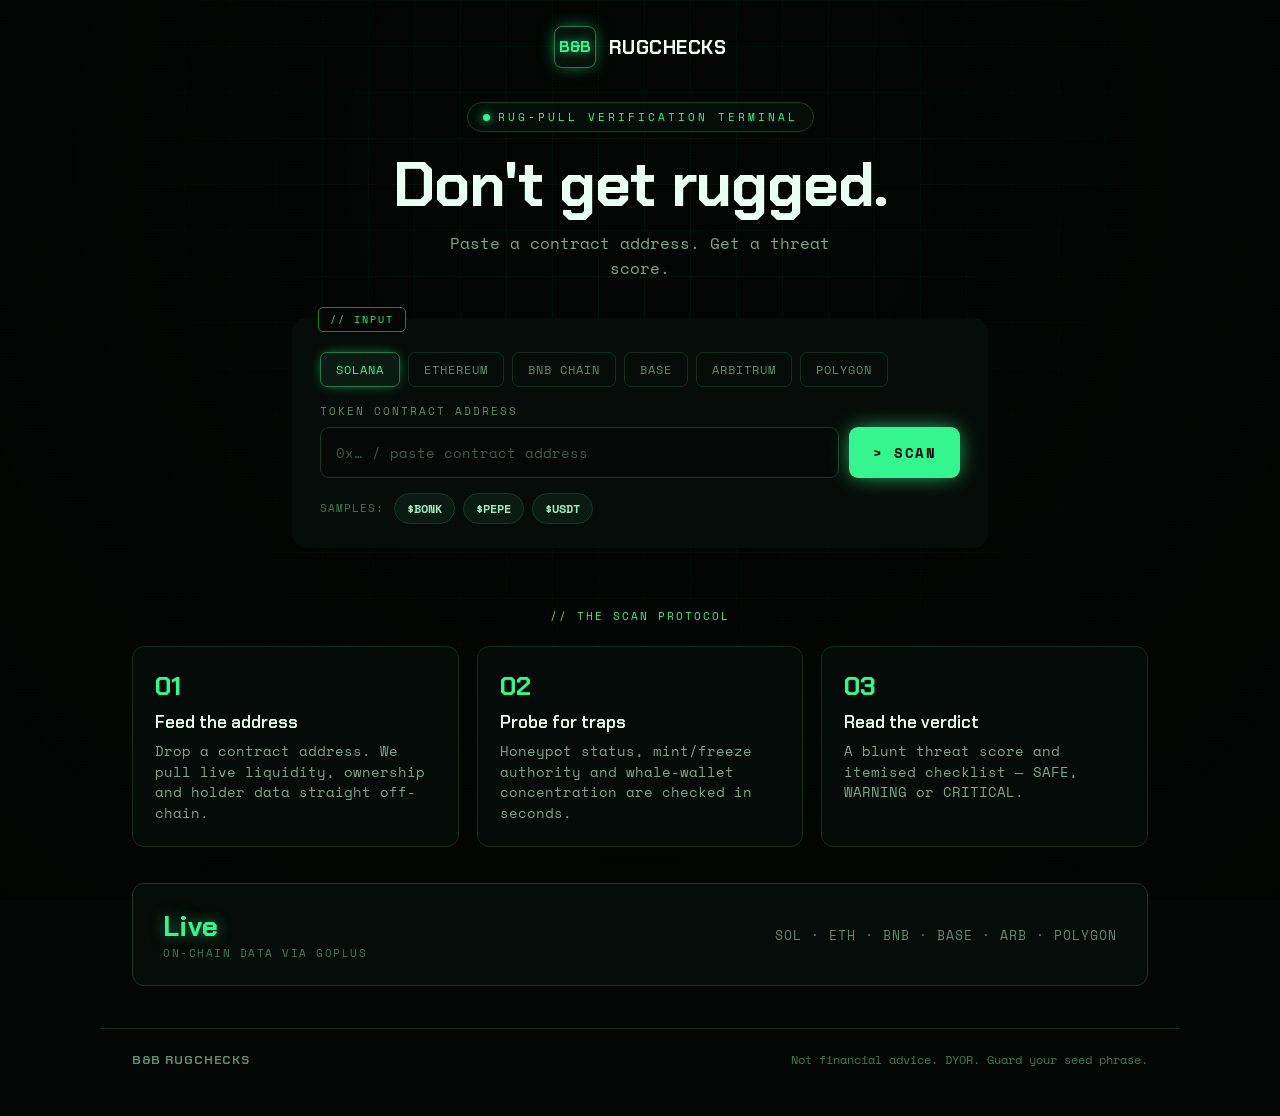
==== index.html @ 7a662b8d "Add B&B Rugchecks static site with live GoPlus rug-check scoring Implements the terminal-styled UI f" ====
<!DOCTYPE html>
<html lang="en">
<head>
<meta charset="utf-8">
<meta name="viewport" content="width=device-width, initial-scale=1">
<title>B&amp;B Rugchecks — Don't get rugged.</title>
<meta name="description" content="Paste a contract address. Get a threat score. Live on-chain rug-pull verification for Solana, Ethereum, BNB Chain, Base, Arbitrum and Polygon.">
<link rel="preconnect" href="https://fonts.googleapis.com">
<link rel="preconnect" href="https://fonts.gstatic.com" crossorigin>
<link href="https://fonts.googleapis.com/css2?family=Chakra+Petch:wght@500;600;700&family=Space+Mono:wght@400;700&display=swap" rel="stylesheet">
<link rel="stylesheet" href="style.css">
</head>
<body>

<canvas id="rain"></canvas>
<div class="mesh"></div>
<div class="scanlines"></div>
<div class="vignette"></div>

<div class="page">

  <header class="header">
    <div class="brand">
      <div class="brand-badge">B&amp;B</div>
      <div class="brand-name">RUGCHECKS</div>
    </div>
  </header>

  <section id="scan" class="hero">
    <div class="pill"><span class="dot"></span>Rug-pull verification terminal</div>
    <h1 class="glitch">Don't get rugged.</h1>
    <p class="sub">Paste a contract address. Get a threat score.</p>
  </section>

  <section class="scanner-wrap">
    <div class="scanner glow">
      <div class="scanner-tag">// INPUT</div>

      <div class="tabs" id="chainTabs"></div>

      <label class="field-label">Token contract address</label>
      <div class="input-row">
        <input id="addressInput" class="address-input" placeholder="0x… / paste contract address" autocomplete="off" spellcheck="false">
        <button id="scanBtn" class="scan-btn">&gt; SCAN</button>
      </div>

      <div class="samples-row">
        <span class="samples-label">Samples:</span>
        <div id="examples" class="examples"></div>
      </div>

      <div id="errorBox" class="error-box" hidden></div>
    </div>

    <div id="checkingBox" class="checking-box" hidden>
      <div class="checking-row">
        <div class="spinner"></div>
        <div class="checking-title">SCANNING…</div>
      </div>
      <div class="checking-step">&gt; <span id="checkStep"></span><span class="cursor">_</span></div>
    </div>

    <div id="resultBox" class="result-box" hidden></div>
  </section>

  <section id="how" class="protocol">
    <div class="section-tag center">// THE SCAN PROTOCOL</div>
    <div class="protocol-grid">
      <div class="protocol-card">
        <div class="protocol-num">01</div>
        <div class="protocol-title">Feed the address</div>
        <p class="protocol-text">Drop a contract address. We pull live liquidity, ownership and holder data straight off-chain.</p>
      </div>
      <div class="protocol-card">
        <div class="protocol-num">02</div>
        <div class="protocol-title">Probe for traps</div>
        <p class="protocol-text">Honeypot status, mint/freeze authority and whale-wallet concentration are checked in seconds.</p>
      </div>
      <div class="protocol-card">
        <div class="protocol-num">03</div>
        <div class="protocol-title">Read the verdict</div>
        <p class="protocol-text">A blunt threat score and itemised checklist — SAFE, WARNING or CRITICAL.</p>
      </div>
    </div>
  </section>

  <section id="chains" class="stats">
    <div class="stats-bar">
      <div class="stats-left">
        <div>
          <div class="stat-num">Live</div>
          <div class="stat-label">on-chain data via GoPlus</div>
        </div>
      </div>
      <div class="stats-chains">SOL · ETH · BNB · BASE · ARB · POLYGON</div>
    </div>
  </section>

  <footer class="footer">
    <div class="footer-brand">B&amp;B RUGCHECKS</div>
    <div>Not financial advice. DYOR. Guard your seed phrase.</div>
  </footer>

</div>

<script src="app.js"></script>
</body>
</html>
---- style.css ----
*{box-sizing:border-box;}
html,body{margin:0;padding:0;background:#040705;}
body{
  position:relative;min-height:100vh;color:#CFE9DA;
  font-family:'Space Mono',monospace;overflow-x:hidden;
}
::selection{background:#1F7A4D;color:#D6FFE9;}
input::placeholder{color:#3E5A4A;}

@keyframes bbspin{to{transform:rotate(360deg);}}
@keyframes bbglow{0%,100%{box-shadow:0 0 0 1px rgba(53,245,142,.22),0 0 22px -6px rgba(53,245,142,.45);}50%{box-shadow:0 0 0 1px rgba(53,245,142,.5),0 0 38px -4px rgba(53,245,142,.85);}}
@keyframes bbrise{from{opacity:0;transform:translateY(16px);}to{opacity:1;transform:translateY(0);}}
@keyframes bbflick{0%,100%{opacity:1;}96%{opacity:1;}97%{opacity:.55;}98%{opacity:1;}}
@keyframes bbglitch{
  0%,92%,100%{text-shadow:0 0 14px rgba(53,245,142,.45);transform:translate(0,0);}
  93%{text-shadow:-2px 0 #ff2e6d,2px 0 #2ee6ff;transform:translate(1px,-1px);}
  95%{text-shadow:2px 0 #ff2e6d,-2px 0 #2ee6ff;transform:translate(-1px,1px);}
}
@keyframes bbscan{from{background-position:0 0;}to{background-position:0 100vh;}}

#rain{position:fixed;inset:0;width:100%;height:100%;z-index:0;opacity:.16;pointer-events:none;}
.mesh{position:fixed;inset:0;z-index:0;pointer-events:none;
  background-image:linear-gradient(rgba(53,245,142,.05) 1px,transparent 1px),linear-gradient(90deg,rgba(53,245,142,.05) 1px,transparent 1px);
  background-size:46px 46px;
  mask-image:radial-gradient(circle at 50% 30%,#000 0%,transparent 78%);
  -webkit-mask-image:radial-gradient(circle at 50% 30%,#000 0%,transparent 78%);
}
.scanlines{position:fixed;inset:0;z-index:1;pointer-events:none;
  background:repeating-linear-gradient(0deg,rgba(0,0,0,.16) 0px,rgba(0,0,0,.16) 1px,transparent 1px,transparent 3px);
  opacity:.5;animation:bbscan 14s linear infinite;
}
.vignette{position:fixed;inset:0;z-index:1;pointer-events:none;
  background:radial-gradient(circle at 50% 18%,transparent 30%,rgba(2,5,3,.85) 100%);
}

.page{position:relative;z-index:2;}

.header{max-width:1080px;margin:0 auto;padding:26px 32px 0;display:flex;justify-content:center;}
.brand{display:flex;align-items:center;gap:13px;}
.brand-badge{width:42px;height:42px;border-radius:8px;background:#08120C;border:1px solid #1F7A4D;display:flex;align-items:center;justify-content:center;box-shadow:0 0 18px -4px rgba(53,245,142,.7);font-family:'Chakra Petch',sans-serif;font-weight:700;color:#35F58E;font-size:15px;letter-spacing:-.5px;text-shadow:0 0 10px rgba(53,245,142,.8);}
.brand-name{font-family:'Chakra Petch',sans-serif;font-weight:700;font-size:19px;letter-spacing:.5px;color:#EAFff4;}

.hero{max-width:1080px;margin:0 auto;padding:34px 32px 6px;text-align:center;}
.pill{display:inline-flex;align-items:center;gap:8px;font-size:11px;letter-spacing:3px;text-transform:uppercase;color:#35F58E;border:1px solid #15402A;border-radius:999px;padding:6px 15px;background:rgba(8,18,12,.7);}
.dot{width:7px;height:7px;border-radius:50%;background:#35F58E;box-shadow:0 0 10px #35F58E;display:inline-block;animation:bbflick 4s infinite;}
h1.glitch{font-family:'Chakra Petch',sans-serif;font-weight:700;font-size:62px;line-height:1.0;letter-spacing:-1px;margin:22px auto 0;max-width:16ch;color:#EAFff4;animation:bbglitch 6s infinite;}
.sub{font-size:15.5px;line-height:1.6;color:#7DA890;max-width:40ch;margin:16px auto 0;}

.scanner-wrap{max-width:760px;margin:30px auto 0;padding:0 32px;}
.scanner{position:relative;background:rgba(7,14,10,.92);border-radius:14px;padding:28px 28px 24px;}
.glow{animation:bbglow 4s ease-in-out infinite;}
.scanner-tag{position:absolute;top:-11px;left:26px;background:#040705;color:#35F58E;font-size:10px;letter-spacing:2px;text-transform:uppercase;padding:4px 11px;border:1px solid #1F7A4D;border-radius:5px;}

.tabs{display:flex;gap:8px;margin:6px 0 16px;flex-wrap:wrap;}
.tab-btn{font-family:'Space Mono',monospace;font-size:12px;letter-spacing:1px;cursor:pointer;border-radius:7px;padding:8px 15px;transition:all .15s;background:transparent;color:#5C8C72;border:1px solid #122E1F;}
.tab-btn.active{background:#0B1A12;color:#35F58E;border:1px solid #1F7A4D;box-shadow:0 0 14px -5px rgba(53,245,142,.9);}

.field-label{display:block;font-size:11px;letter-spacing:2px;text-transform:uppercase;color:#5C8C72;margin-bottom:8px;}
.input-row{display:flex;gap:10px;flex-wrap:wrap;}
.address-input{flex:1;min-width:240px;font-family:'Space Mono',monospace;font-size:14px;color:#CFE9DA;background:#040806;border:1px solid #163A28;border-radius:9px;padding:14px 15px;outline:none;}
.scan-btn{font-family:'Space Mono',monospace;font-weight:700;font-size:14px;letter-spacing:1.5px;color:#040705;background:#35F58E;border:none;border-radius:9px;padding:14px 24px;cursor:pointer;box-shadow:0 0 22px -4px rgba(53,245,142,.9);}
.scan-btn:disabled{opacity:.5;cursor:not-allowed;}

.samples-row{display:flex;align-items:center;gap:10px;margin-top:15px;flex-wrap:wrap;}
.samples-label{font-size:11px;letter-spacing:1px;color:#3E7A5C;text-transform:uppercase;}
.examples{display:flex;gap:8px;flex-wrap:wrap;}
.example-btn{font-family:'Space Mono',monospace;font-size:12px;font-weight:700;color:#9FE9C2;background:#0B1A12;border:1px solid #163A28;border-radius:999px;padding:6px 12px;cursor:pointer;}

.error-box{margin-top:16px;background:rgba(24,8,11,.85);border:1px solid #6B1F2C;border-radius:10px;padding:13px 16px;color:#FF8FA1;font-size:13px;line-height:1.5;}

.checking-box{margin-top:18px;background:rgba(7,14,10,.92);border:1px solid #163A28;border-radius:14px;padding:24px 28px;}
.checking-row{display:flex;align-items:center;gap:16px;}
.spinner{width:30px;height:30px;border:3px solid #15402A;border-top-color:#35F58E;border-radius:50%;animation:bbspin .7s linear infinite;flex-shrink:0;}
.checking-title{font-family:'Chakra Petch',sans-serif;font-size:18px;letter-spacing:.5px;color:#EAFff4;}
.checking-step{font-size:13px;color:#35F58E;margin-top:14px;letter-spacing:.5px;}
.cursor{animation:bbflick 1s steps(1) infinite;}

.result-box{margin-top:18px;animation:bbrise .45s ease both;}

.threat-banner{position:relative;border-radius:14px;padding:26px 28px;display:flex;align-items:center;gap:26px;flex-wrap:wrap;}
.score-ring{width:118px;height:118px;border-radius:50%;flex-shrink:0;display:flex;align-items:center;justify-content:center;}
.score-ring-inner{width:92px;height:92px;border-radius:50%;display:flex;flex-direction:column;align-items:center;justify-content:center;background:#060B08;}
.score-num{font-family:'Chakra Petch',sans-serif;font-weight:700;font-size:38px;line-height:1;}
.score-sub{font-size:10px;color:#5C8C72;letter-spacing:1px;}
.threat-info{flex:1;min-width:210px;}
.threat-level{font-size:11px;letter-spacing:3px;text-transform:uppercase;}
.threat-verdict{font-family:'Chakra Petch',sans-serif;font-weight:700;font-size:34px;line-height:1.05;margin-top:6px;color:#EAFff4;}
.threat-sub{font-size:14px;color:#8FB6A1;margin-top:7px;line-height:1.5;}

.checklist{margin-top:14px;background:rgba(7,14,10,.92);border:1px solid #163A28;border-radius:14px;padding:22px 28px 24px;}
.checklist-head{display:flex;align-items:baseline;justify-content:flex-end;gap:12px;padding-bottom:14px;border-bottom:1px solid #122E1F;flex-wrap:wrap;}
.checklist-addr{font-size:12px;color:#3E7A5C;}
.section-tag{font-size:11px;letter-spacing:2px;text-transform:uppercase;color:#35F58E;margin:16px 0 2px;}
.section-tag.center{text-align:center;}
.row{display:flex;align-items:center;justify-content:space-between;gap:14px;padding:10px 0;border-bottom:1px solid #0E2417;}
.row-label{font-size:14px;letter-spacing:.3px;color:#8FB6A1;}
.row-value{font-size:14px;font-weight:700;text-align:right;}
.sec-row{display:flex;align-items:center;gap:14px;padding:10px 0;border-bottom:1px solid #0E2417;}
.sec-label{flex:1;font-size:14px;letter-spacing:.3px;color:#CFE9DA;}
.sec-icon{width:24px;height:24px;border-radius:6px;flex-shrink:0;display:flex;align-items:center;justify-content:center;font-weight:700;font-size:13px;border:1px solid;}

.checklist-footer{display:flex;gap:12px;margin-top:18px;flex-wrap:wrap;align-items:center;}
.new-scan-btn{background:#0B1A12;color:#35F58E;border:1px solid #1F7A4D;border-radius:9px;padding:12px 20px;font-weight:700;font-size:13px;letter-spacing:1px;cursor:pointer;font-family:'Space Mono',monospace;}
.dyor-note{flex:1;min-width:200px;font-size:11.5px;color:#3E7A5C;line-height:1.45;}

.protocol{max-width:1080px;margin:60px auto 0;padding:0 32px;}
.protocol-grid{display:grid;grid-template-columns:repeat(3,1fr);gap:18px;margin-top:22px;}
.protocol-card{background:rgba(7,14,10,.85);border:1px solid #122E1F;border-radius:12px;padding:22px;}
.protocol-num{font-family:'Chakra Petch',sans-serif;font-weight:700;font-size:26px;color:#35F58E;}
.protocol-title{font-family:'Chakra Petch',sans-serif;font-weight:600;font-size:17px;margin-top:8px;color:#EAFff4;}
.protocol-text{font-size:13.5px;color:#7DA890;line-height:1.55;margin:8px 0 0;}

.stats{max-width:1080px;margin:36px auto 0;padding:0 32px;}
.stats-bar{background:rgba(7,14,10,.9);border:1px solid #163A28;border-radius:12px;padding:24px 30px;display:flex;align-items:center;justify-content:space-between;gap:24px;flex-wrap:wrap;}
.stats-left{display:flex;gap:44px;flex-wrap:wrap;}
.stat-num{font-family:'Chakra Petch',sans-serif;font-weight:700;font-size:28px;color:#35F58E;text-shadow:0 0 14px rgba(53,245,142,.5);}
.stat-label{font-size:11px;letter-spacing:1.5px;color:#3E7A5C;text-transform:uppercase;}
.stats-chains{font-size:13px;color:#5C8C72;letter-spacing:1px;}

.footer{max-width:1080px;margin:42px auto 0;padding:22px 32px 48px;border-top:1px solid #122E1F;display:flex;align-items:center;justify-content:space-between;gap:18px;flex-wrap:wrap;color:#3E7A5C;font-size:12px;}
.footer-brand{font-family:'Chakra Petch',sans-serif;font-weight:700;letter-spacing:1px;color:#5C8C72;}

@media (max-width:680px){
  h1.glitch{font-size:42px;}
  .protocol-grid{grid-template-columns:1fr;}
}
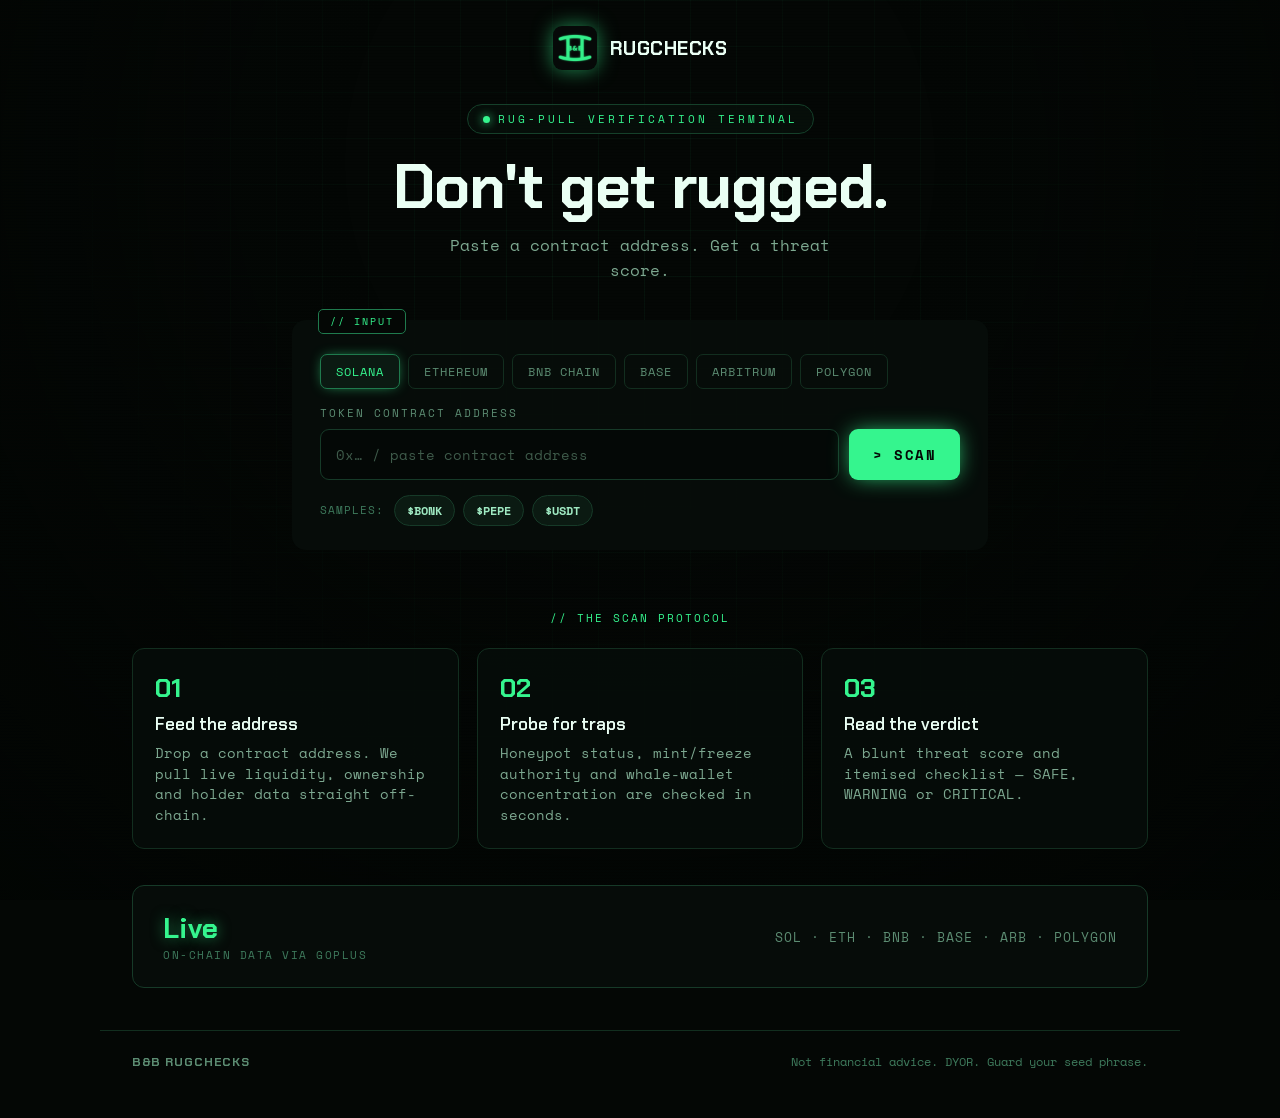
==== commit 7a1083d8: "Add B&B logo: header mark, favicon, apple-touch-icon, square OG image Adds the neon Gemini B&B logo " ====
--- a/index.html
+++ b/index.html
@@ -3,8 +3,32 @@
 <head>
 <meta charset="utf-8">
 <meta name="viewport" content="width=device-width, initial-scale=1">
-<title>B&amp;B Rugchecks — Don't get rugged.</title>
-<meta name="description" content="Paste a contract address. Get a threat score. Live on-chain rug-pull verification for Solana, Ethereum, BNB Chain, Base, Arbitrum and Polygon.">
+<title>B&amp;B RugChecks — Free Token Rug Checker (Solana, Ethereum, BNB, Base, Arbitrum, Polygon)</title>
+<meta name="description" content="Free multi-chain rug-pull & honeypot scanner. Checks mint/freeze authority, ownership, liquidity locks and holder concentration in seconds.">
+<meta name="robots" content="index,follow">
+<link rel="canonical" href="https://onepieceman123.github.io/b-brugchecks/">
+
+<link rel="icon" type="image/x-icon" href="https://onepieceman123.github.io/b-brugchecks/favicon.ico">
+<link rel="icon" type="image/png" sizes="32x32" href="https://onepieceman123.github.io/b-brugchecks/favicon-32.png">
+<link rel="apple-touch-icon" sizes="180x180" href="https://onepieceman123.github.io/b-brugchecks/apple-touch-icon.png">
+
+<meta property="og:type" content="website">
+<meta property="og:url" content="https://onepieceman123.github.io/b-brugchecks/">
+<meta property="og:title" content="B&amp;B RugChecks — Free Token Rug Checker (Solana, Ethereum, BNB, Base, Arbitrum, Polygon)">
+<meta property="og:description" content="Free multi-chain rug-pull & honeypot scanner. Checks mint/freeze authority, ownership, liquidity locks and holder concentration in seconds.">
+<meta property="og:image" content="https://onepieceman123.github.io/b-brugchecks/og-image.png">
+<meta property="og:image:width" content="1200">
+<meta property="og:image:height" content="630">
+<meta property="og:image:alt" content="B&amp;B RugChecks">
+<meta property="og:image" content="https://onepieceman123.github.io/b-brugchecks/og-image-square.png">
+<meta property="og:image:width" content="1200">
+<meta property="og:image:height" content="1200">
+
+<meta name="twitter:card" content="summary_large_image">
+<meta name="twitter:title" content="B&amp;B RugChecks — Free Token Rug Checker (Solana, Ethereum, BNB, Base, Arbitrum, Polygon)">
+<meta name="twitter:description" content="Free multi-chain rug-pull & honeypot scanner. Checks mint/freeze authority, ownership, liquidity locks and holder concentration in seconds.">
+<meta name="twitter:image" content="https://onepieceman123.github.io/b-brugchecks/og-image.png">
+
 <link rel="preconnect" href="https://fonts.googleapis.com">
 <link rel="preconnect" href="https://fonts.gstatic.com" crossorigin>
 <link href="https://fonts.googleapis.com/css2?family=Chakra+Petch:wght@500;600;700&family=Space+Mono:wght@400;700&display=swap" rel="stylesheet">
@@ -21,7 +45,7 @@
 
   <header class="header">
     <div class="brand">
-      <div class="brand-badge">B&amp;B</div>
+      <img class="brand-logo" src="https://onepieceman123.github.io/b-brugchecks/logo.png" alt="B&amp;B RugChecks logo" width="44" height="44">
       <div class="brand-name">RUGCHECKS</div>
     </div>
   </header>
--- a/style.css
+++ b/style.css
@@ -38,6 +38,7 @@
 .header{max-width:1080px;margin:0 auto;padding:26px 32px 0;display:flex;justify-content:center;}
 .brand{display:flex;align-items:center;gap:13px;}
 .brand-badge{width:42px;height:42px;border-radius:8px;background:#08120C;border:1px solid #1F7A4D;display:flex;align-items:center;justify-content:center;box-shadow:0 0 18px -4px rgba(53,245,142,.7);font-family:'Chakra Petch',sans-serif;font-weight:700;color:#35F58E;font-size:15px;letter-spacing:-.5px;text-shadow:0 0 10px rgba(53,245,142,.8);}
+.brand-logo{width:44px;height:44px;border-radius:9px;display:block;filter:drop-shadow(0 0 10px rgba(53,245,142,.55));}
 .brand-name{font-family:'Chakra Petch',sans-serif;font-weight:700;font-size:19px;letter-spacing:.5px;color:#EAFff4;}
 
 .hero{max-width:1080px;margin:0 auto;padding:34px 32px 6px;text-align:center;}
@@ -78,6 +79,9 @@
 .result-box{margin-top:18px;animation:bbrise .45s ease both;}
 
 .threat-banner{position:relative;border-radius:14px;padding:26px 28px;display:flex;align-items:center;gap:26px;flex-wrap:wrap;}
+.context-note{margin-top:12px;display:flex;align-items:flex-start;gap:10px;border-radius:11px;padding:13px 16px;font-size:13px;line-height:1.5;}
+.context-blue{background:rgba(8,20,13,.85);border:1px solid #1F7A4D;color:#9FE9C2;}
+.context-note-icon{flex-shrink:0;font-weight:700;color:#35F58E;}
 .score-ring{width:118px;height:118px;border-radius:50%;flex-shrink:0;display:flex;align-items:center;justify-content:center;}
 .score-ring-inner{width:92px;height:92px;border-radius:50%;display:flex;flex-direction:column;align-items:center;justify-content:center;background:#060B08;}
 .score-num{font-family:'Chakra Petch',sans-serif;font-weight:700;font-size:38px;line-height:1;}
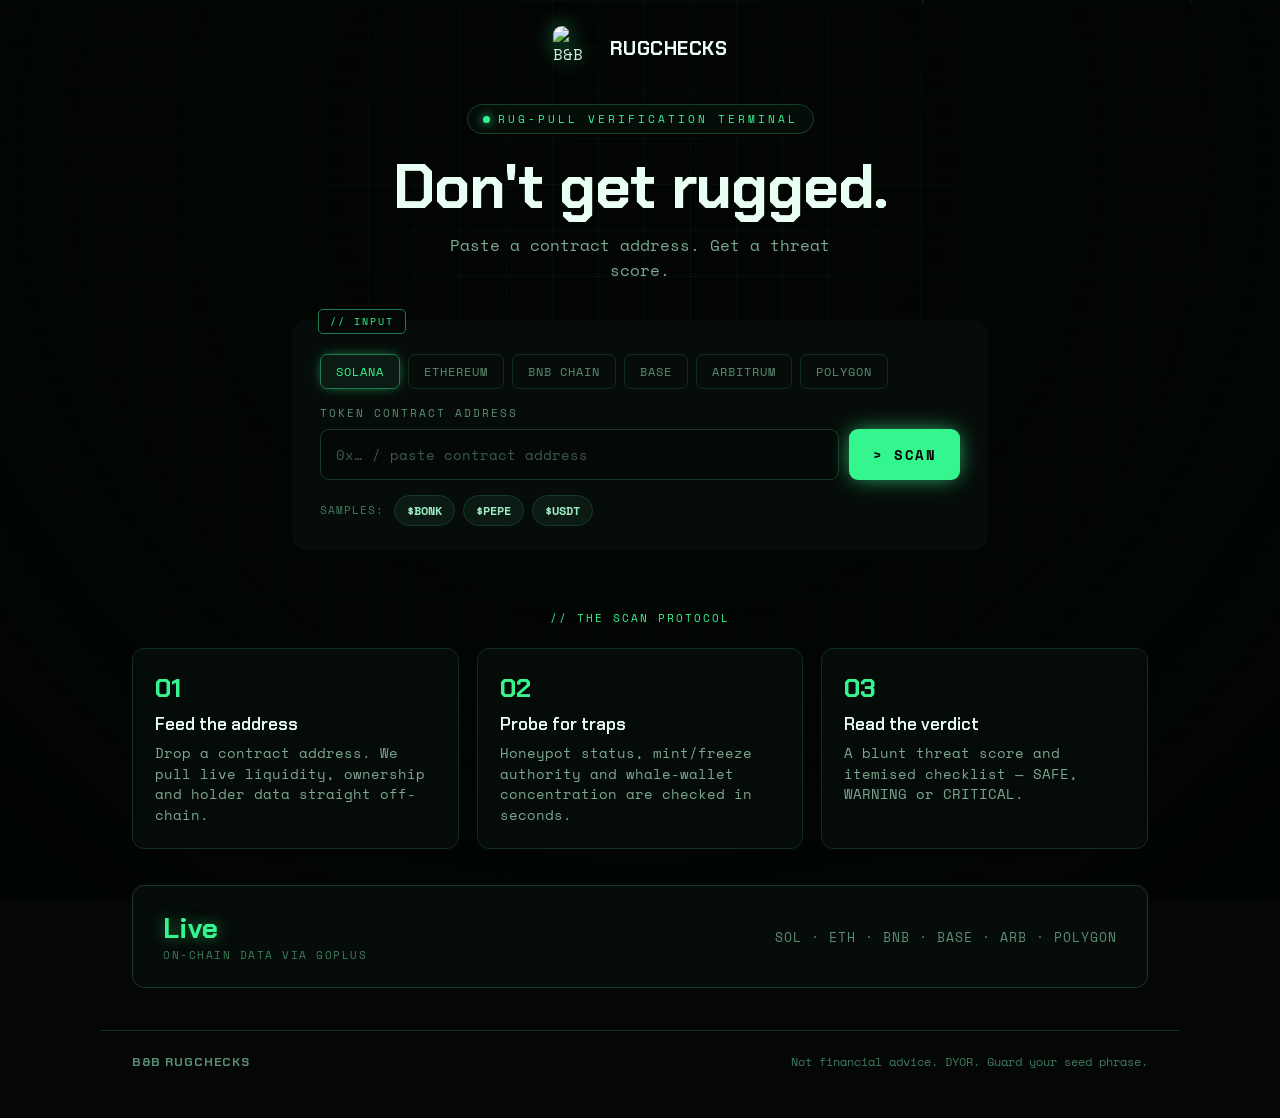
==== commit 52ecd5f1: "Point all absolute URLs to bbrugchecks.xyz root domain Site moved from the github.io/b-brugchecks su" ====
--- a/index.html
+++ b/index.html
@@ -6,28 +6,28 @@
 <title>B&amp;B RugChecks — Free Token Rug Checker (Solana, Ethereum, BNB, Base, Arbitrum, Polygon)</title>
 <meta name="description" content="Free multi-chain rug-pull & honeypot scanner. Checks mint/freeze authority, ownership, liquidity locks and holder concentration in seconds.">
 <meta name="robots" content="index,follow">
-<link rel="canonical" href="https://onepieceman123.github.io/b-brugchecks/">
+<link rel="canonical" href="https://bbrugchecks.xyz/">
 
-<link rel="icon" type="image/x-icon" href="https://onepieceman123.github.io/b-brugchecks/favicon.ico">
-<link rel="icon" type="image/png" sizes="32x32" href="https://onepieceman123.github.io/b-brugchecks/favicon-32.png">
-<link rel="apple-touch-icon" sizes="180x180" href="https://onepieceman123.github.io/b-brugchecks/apple-touch-icon.png">
+<link rel="icon" type="image/x-icon" href="https://bbrugchecks.xyz/favicon.ico">
+<link rel="icon" type="image/png" sizes="32x32" href="https://bbrugchecks.xyz/favicon-32.png">
+<link rel="apple-touch-icon" sizes="180x180" href="https://bbrugchecks.xyz/apple-touch-icon.png">
 
 <meta property="og:type" content="website">
-<meta property="og:url" content="https://onepieceman123.github.io/b-brugchecks/">
+<meta property="og:url" content="https://bbrugchecks.xyz/">
 <meta property="og:title" content="B&amp;B RugChecks — Free Token Rug Checker (Solana, Ethereum, BNB, Base, Arbitrum, Polygon)">
 <meta property="og:description" content="Free multi-chain rug-pull & honeypot scanner. Checks mint/freeze authority, ownership, liquidity locks and holder concentration in seconds.">
-<meta property="og:image" content="https://onepieceman123.github.io/b-brugchecks/og-image.png">
+<meta property="og:image" content="https://bbrugchecks.xyz/og-image.png">
 <meta property="og:image:width" content="1200">
 <meta property="og:image:height" content="630">
 <meta property="og:image:alt" content="B&amp;B RugChecks">
-<meta property="og:image" content="https://onepieceman123.github.io/b-brugchecks/og-image-square.png">
+<meta property="og:image" content="https://bbrugchecks.xyz/og-image-square.png">
 <meta property="og:image:width" content="1200">
 <meta property="og:image:height" content="1200">
 
 <meta name="twitter:card" content="summary_large_image">
 <meta name="twitter:title" content="B&amp;B RugChecks — Free Token Rug Checker (Solana, Ethereum, BNB, Base, Arbitrum, Polygon)">
 <meta name="twitter:description" content="Free multi-chain rug-pull & honeypot scanner. Checks mint/freeze authority, ownership, liquidity locks and holder concentration in seconds.">
-<meta name="twitter:image" content="https://onepieceman123.github.io/b-brugchecks/og-image.png">
+<meta name="twitter:image" content="https://bbrugchecks.xyz/og-image.png">
 
 <link rel="preconnect" href="https://fonts.googleapis.com">
 <link rel="preconnect" href="https://fonts.gstatic.com" crossorigin>
@@ -45,7 +45,7 @@
 
   <header class="header">
     <div class="brand">
-      <img class="brand-logo" src="https://onepieceman123.github.io/b-brugchecks/logo.png" alt="B&amp;B RugChecks logo" width="44" height="44">
+      <img class="brand-logo" src="https://bbrugchecks.xyz/logo.png" alt="B&amp;B RugChecks logo" width="44" height="44">
       <div class="brand-name">RUGCHECKS</div>
     </div>
   </header>
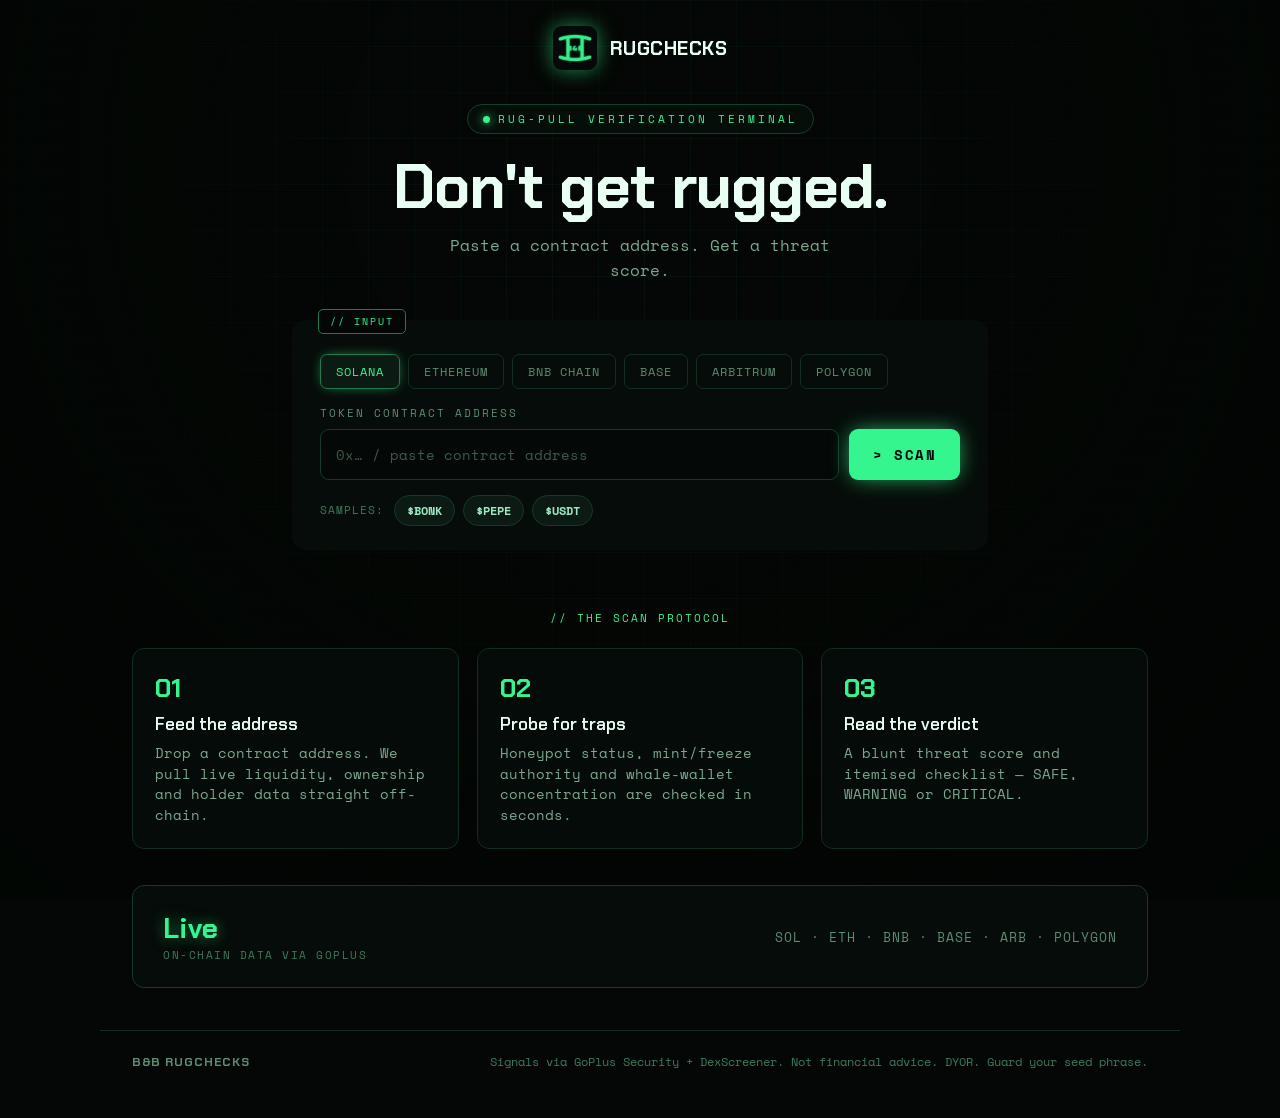
==== commit 7997c234: "Root-relative icons, footer/data-source credit, Solana holder-row cleanup - Asset paths: logo, favic" ====
--- a/index.html
+++ b/index.html
@@ -8,9 +8,9 @@
 <meta name="robots" content="index,follow">
 <link rel="canonical" href="https://bbrugchecks.xyz/">
 
-<link rel="icon" type="image/x-icon" href="https://bbrugchecks.xyz/favicon.ico">
-<link rel="icon" type="image/png" sizes="32x32" href="https://bbrugchecks.xyz/favicon-32.png">
-<link rel="apple-touch-icon" sizes="180x180" href="https://bbrugchecks.xyz/apple-touch-icon.png">
+<link rel="icon" type="image/x-icon" href="/favicon.ico">
+<link rel="icon" type="image/png" sizes="32x32" href="/favicon-32.png">
+<link rel="apple-touch-icon" sizes="180x180" href="/apple-touch-icon.png">
 
 <meta property="og:type" content="website">
 <meta property="og:url" content="https://bbrugchecks.xyz/">
@@ -45,7 +45,7 @@
 
   <header class="header">
     <div class="brand">
-      <img class="brand-logo" src="https://bbrugchecks.xyz/logo.png" alt="B&amp;B RugChecks logo" width="44" height="44">
+      <img class="brand-logo" src="/logo.png" alt="B&amp;B RugChecks logo" width="44" height="44">
       <div class="brand-name">RUGCHECKS</div>
     </div>
   </header>
@@ -122,7 +122,7 @@
 
   <footer class="footer">
     <div class="footer-brand">B&amp;B RUGCHECKS</div>
-    <div>Not financial advice. DYOR. Guard your seed phrase.</div>
+    <div>Signals via GoPlus Security + DexScreener. Not financial advice. DYOR. Guard your seed phrase.</div>
   </footer>
 
 </div>
